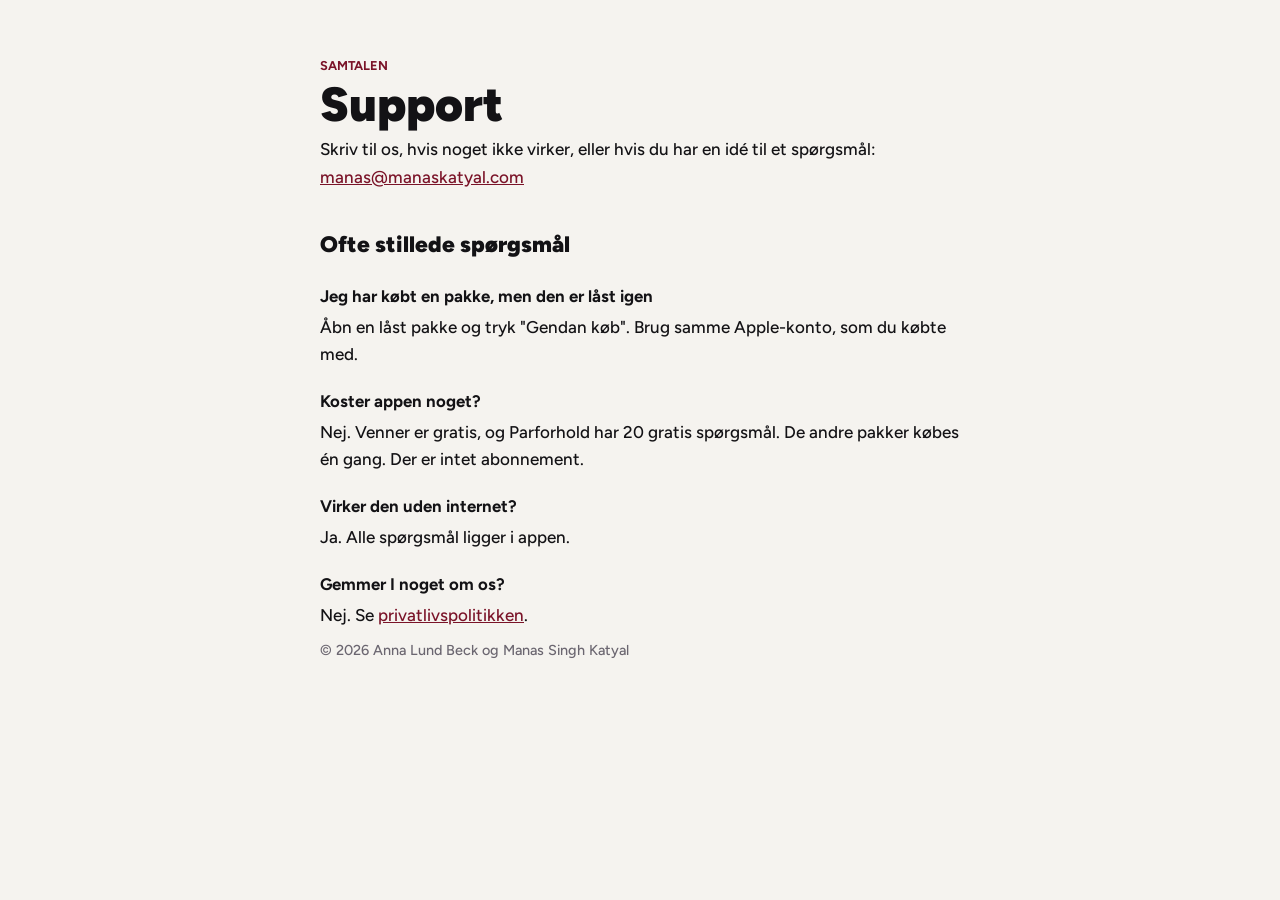
==== index.html @ e9a58341 "Support og privatlivspolitik for Samtalen Co-Authored-By: Claude Opus 5.5 <noreply@anthropic.com>" ====
<!doctype html>
<html lang="da">
<head>
<meta charset="utf-8">
<meta name="viewport" content="width=device-width, initial-scale=1">
<title>Support · Samtalen</title>
<link rel="stylesheet" href="style.css">
</head>
<body>
<main>
  <p class="label">Samtalen</p>
  <h1>Support</h1>
  <p>Skriv til os, hvis noget ikke virker, eller hvis du har en idé til et spørgsmål: <a href="mailto:manas@manaskatyal.com">manas@manaskatyal.com</a></p>

  <h2>Ofte stillede spørgsmål</h2>
  <h3>Jeg har købt en pakke, men den er låst igen</h3>
  <p>Åbn en låst pakke og tryk "Gendan køb". Brug samme Apple-konto, som du købte med.</p>
  <h3>Koster appen noget?</h3>
  <p>Nej. Venner er gratis, og Parforhold har 20 gratis spørgsmål. De andre pakker købes én gang. Der er intet abonnement.</p>
  <h3>Virker den uden internet?</h3>
  <p>Ja. Alle spørgsmål ligger i appen.</p>
  <h3>Gemmer I noget om os?</h3>
  <p>Nej. Se <a href="privatliv.html">privatlivspolitikken</a>.</p>

  <p class="meta">© 2026 Anna Lund Beck og Manas Singh Katyal</p>
</main>
</body>
</html>
---- style.css ----
@import url("https://fonts.googleapis.com/css2?family=Figtree:wght@500;700;900&display=swap");
:root { --bg: #F5F3EF; --ink: #131215; --muted: #6B6670; --accent: #7A1328; }
* { box-sizing: border-box; }
body { margin: 0; background: var(--bg); color: var(--ink); font: 500 17px/1.6 "Figtree", system-ui, sans-serif; padding: 0 20px; }
main { max-width: 640px; margin: 0 auto; padding: 56px 0 80px; }
h1 { font-size: 3rem; line-height: 1; font-weight: 900; margin: 4px 0 8px; }
h2 { font-size: 1.4rem; font-weight: 900; margin: 36px 0 8px; }
h3 { font-size: 1.05rem; font-weight: 700; margin: 20px 0 4px; }
p, li { margin: 0 0 10px; }
.label { font-weight: 700; color: var(--accent); text-transform: uppercase; font-size: .8rem; margin: 0; }
.meta { color: var(--muted); font-size: .9rem; }
a { color: var(--accent); }
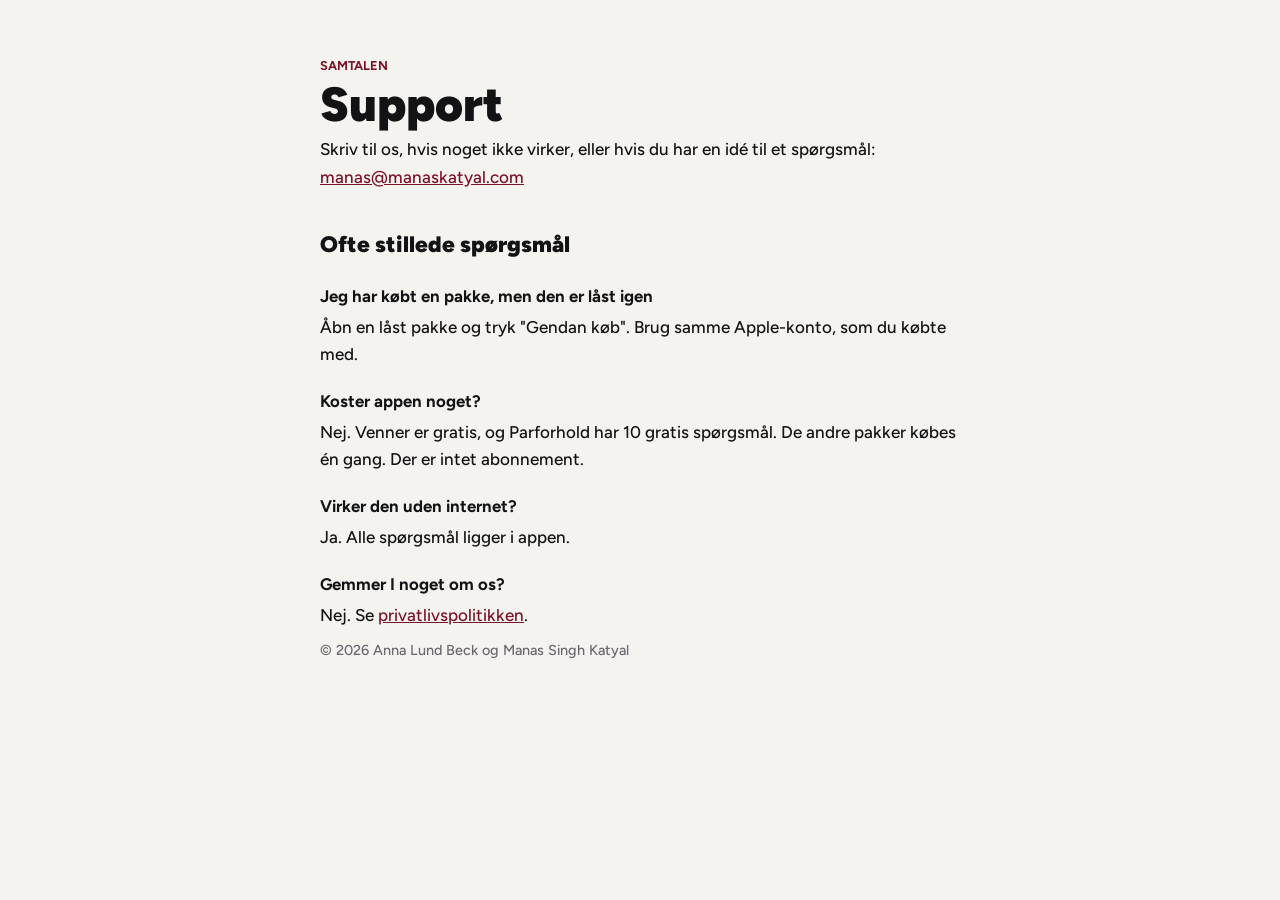
==== commit f987f579: "Parforhold har nu 10 gratis spørgsmål Co-Authored-By: Claude Opus 5.5 <noreply@anthropic.com>" ====
--- a/index.html
+++ b/index.html
@@ -16,7 +16,7 @@
   <h3>Jeg har købt en pakke, men den er låst igen</h3>
   <p>Åbn en låst pakke og tryk "Gendan køb". Brug samme Apple-konto, som du købte med.</p>
   <h3>Koster appen noget?</h3>
-  <p>Nej. Venner er gratis, og Parforhold har 20 gratis spørgsmål. De andre pakker købes én gang. Der er intet abonnement.</p>
+  <p>Nej. Venner er gratis, og Parforhold har 10 gratis spørgsmål. De andre pakker købes én gang. Der er intet abonnement.</p>
   <h3>Virker den uden internet?</h3>
   <p>Ja. Alle spørgsmål ligger i appen.</p>
   <h3>Gemmer I noget om os?</h3>
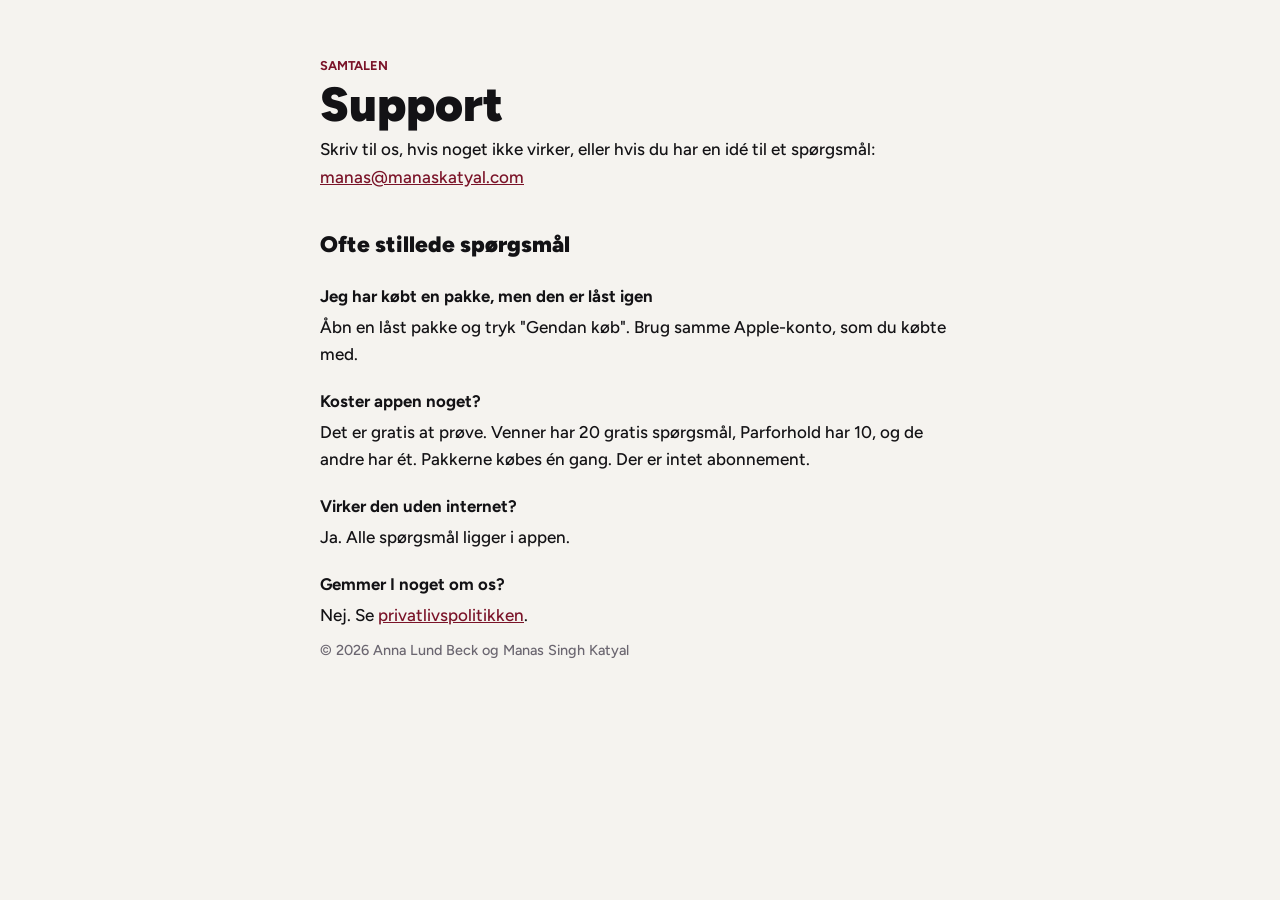
==== commit 8b84285a: "Venner har nu 20 gratis spørgsmål Co-Authored-By: Claude Opus 5.5 <noreply@anthropic.com>" ====
--- a/index.html
+++ b/index.html
@@ -16,7 +16,7 @@
   <h3>Jeg har købt en pakke, men den er låst igen</h3>
   <p>Åbn en låst pakke og tryk "Gendan køb". Brug samme Apple-konto, som du købte med.</p>
   <h3>Koster appen noget?</h3>
-  <p>Nej. Venner er gratis, og Parforhold har 10 gratis spørgsmål. De andre pakker købes én gang. Der er intet abonnement.</p>
+  <p>Det er gratis at prøve. Venner har 20 gratis spørgsmål, Parforhold har 10, og de andre har ét. Pakkerne købes én gang. Der er intet abonnement.</p>
   <h3>Virker den uden internet?</h3>
   <p>Ja. Alle spørgsmål ligger i appen.</p>
   <h3>Gemmer I noget om os?</h3>
